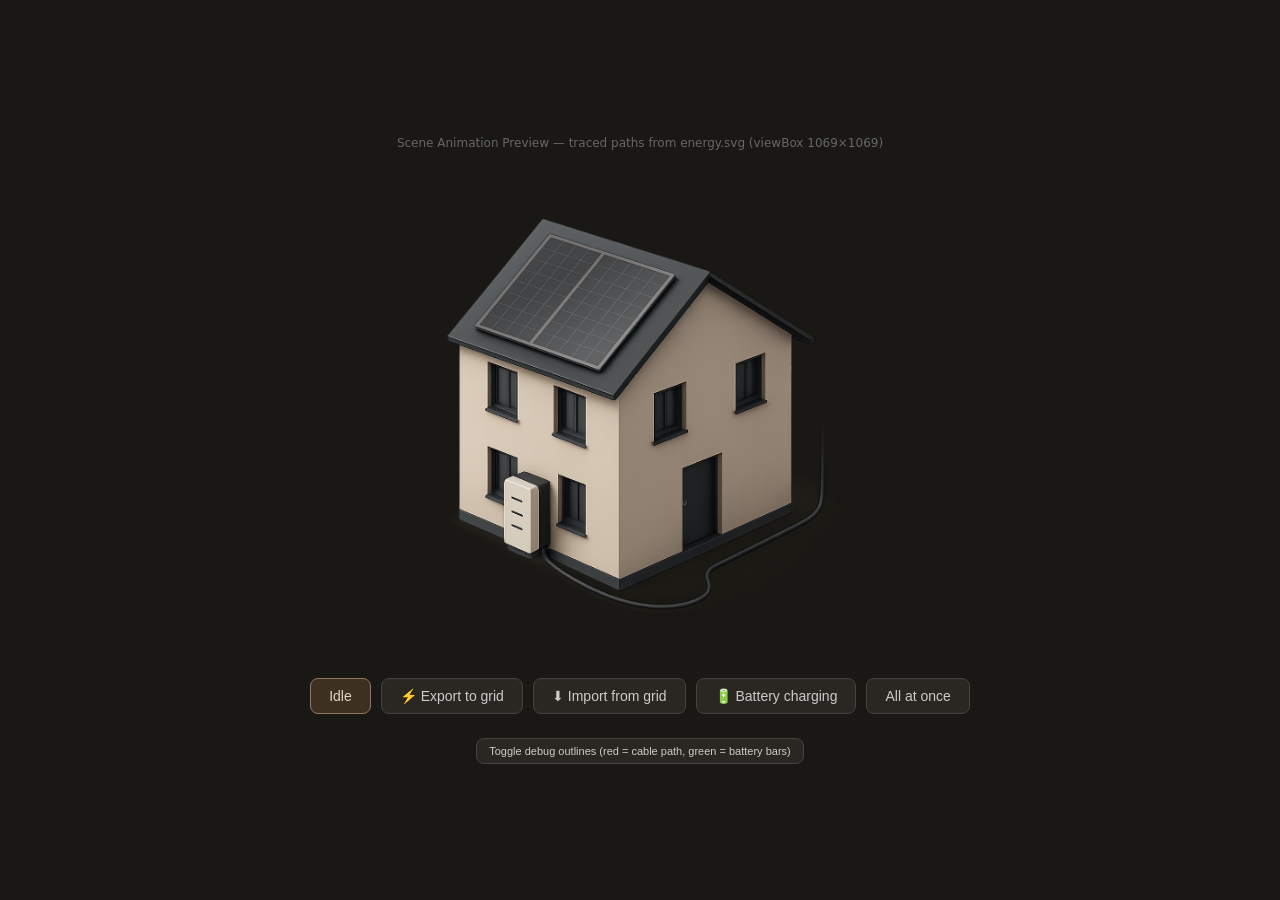
==== preview_anim.html @ 90309b43 "Add scene animation overlay — cable flow dots and battery charging glow SVG animation layer above th" ====
<!DOCTYPE html>
<html lang="en">
<head>
<meta charset="UTF-8">
<title>Scene Animation Preview</title>
<style>
  * { box-sizing: border-box; margin: 0; padding: 0; }
  body {
    background: #1a1814;
    display: flex;
    flex-direction: column;
    align-items: center;
    justify-content: center;
    min-height: 100vh;
    gap: 24px;
    font-family: system-ui, sans-serif;
    color: #ccc;
  }

  .scene {
    position: relative;
    width: 480px;
    height: 480px;
  }

  .house {
    position: absolute;
    left: 50%; top: 50%;
    transform: translate(-50%, -50%);
    width: 480px; height: 480px;
    pointer-events: none;
  }
  .house img { width: 100%; height: 100%; object-fit: contain; display: block; }

  /* ── Scene animation overlay ────────────────── */
  #scene-anim {
    position: absolute;
    left: 50%; top: 50%;
    transform: translate(-50%, -50%);
    width: 480px; height: 480px;
    overflow: visible;
    pointer-events: none;
  }

  /* Cable path — single blurred layer; Gaussian falloff IS the gradient fade at each dot end */
  .cable-halo {
    fill: none;
    stroke-linecap: round;
    stroke-dasharray: 22 70;
    stroke-width: 20;
    filter: url(#f-cable-blur);
    opacity: 0;
    transition: opacity 0.6s ease;
  }

  /* Night/day dot colours */
  .cable-halo { stroke: #C5B4A0; }
  html.light .cable-halo { stroke: #FFF4E8; }

  /* Cable active — export (house → grid) */
  #scene-anim.cable-export .cable-halo { opacity: 0.6; animation: cable-out 2s linear infinite; }

  /* Cable active — import (grid → house) */
  #scene-anim.cable-import .cable-halo { opacity: 0.6; animation: cable-in 2s linear infinite; }

  @keyframes cable-out {
    from { stroke-dashoffset: 92; }
    to   { stroke-dashoffset: 0;  }
  }
  @keyframes cable-in {
    from { stroke-dashoffset: 0;  }
    to   { stroke-dashoffset: 92; }
  }

  /* Battery bars — night: darker green */
  .bat-bar {
    fill: none;
    stroke: #1E7A38;
    stroke-width: 10;
    stroke-linecap: round;
    opacity: 0;
    filter: url(#f-bat-glow);
    transition: opacity 0.8s ease;
  }
  #scene-anim.bat-charging .bat-bar {
    opacity: 1;
    animation: bat-pulse 2.2s ease-in-out infinite;
  }
  /* stagger bars slightly */
  #scene-anim.bat-charging .bat-bar:nth-child(2) { animation-delay: 0.15s; }
  #scene-anim.bat-charging .bat-bar:nth-child(3) { animation-delay: 0.30s; }

  @keyframes bat-pulse {
    0%, 100% { opacity: 0.45; }
    50%       { opacity: 1;    }
  }

  /* Day mode: bright green */
  html.light .bat-bar { stroke: #4ade80; }

  /* ── Controls ───────────────────────────────── */
  .controls {
    display: flex;
    gap: 10px;
    flex-wrap: wrap;
    justify-content: center;
  }
  button {
    padding: 9px 18px;
    border-radius: 8px;
    border: 1px solid #444;
    background: #2a2622;
    color: #ccc;
    cursor: pointer;
    font-size: 14px;
    transition: background .2s, border-color .2s;
  }
  button:hover  { background: #3a3430; border-color: #666; }
  button.active { background: #3d3020; border-color: #8A7868; color: #DFD7C3; }

  .label {
    font-size: 12px;
    color: #666;
    text-align: center;
  }

  /* debug toggle */
  #debug-overlay {
    position: absolute;
    left: 50%; top: 50%;
    transform: translate(-50%, -50%);
    width: 480px; height: 480px;
    pointer-events: none;
    opacity: 0;
    transition: opacity .3s;
  }
  body.debug #debug-overlay { opacity: 1; }
</style>
</head>
<body>

<div class="label">Scene Animation Preview — traced paths from energy.svg (viewBox 1069×1069)</div>

<div class="scene">

  <!-- House image -->
  <div class="house">
    <img src="house_day.png" alt="House" id="house-img">
  </div>

  <!-- Scene animation overlay — viewBox matches house_day.png native resolution -->
  <svg id="scene-anim" viewBox="0 0 1069 1069" aria-hidden="true">
    <defs>

      <!-- Cable blur / glow tail — moderate blur creates Gaussian gradient fade at dot ends -->
      <filter id="f-cable-blur" x="-100%" y="-100%" width="300%" height="300%">
        <feGaussianBlur stdDeviation="7"/>
      </filter>

      <!-- Battery bar bloom glow (stdDeviation scaled: 5 × 2.23 ≈ 11) -->
      <filter id="f-bat-glow" x="-200%" y="-200%" width="500%" height="500%">
        <feGaussianBlur in="SourceGraphic" stdDeviation="11" result="blur"/>
        <feMerge>
          <feMergeNode in="blur"/>
          <feMergeNode in="SourceGraphic"/>
        </feMerge>
      </filter>

    </defs>

    <!--
      CABLE PATH — traced from house_day.png at 1069×1069.
      Direction: M (house side, lower-left) → end (grid exit, upper-right).
      Export = house→grid = forward = cable-out (dashoffset 201→0).
      Import = grid→house = reverse = cable-in  (dashoffset 0→201).
    -->
    <!-- Blurred cable — Gaussian falloff creates gradient fade at dot ends -->
    <path class="cable-halo"
      d="M320.5 831.5C320.166 839.582 320.566 851.256 333 863C351 880 408.573 917.902 463.5 938.5C527.5 962.5 587.458 972.166 640.859 956.752C688.5 943 690.799 923.895 689 916C687.201 908.105 685.511 903.5 684.5 895.5C684 891.543 686 882.102 698 876C710 869.898 832.5 809 911.5 766.5C922 761.167 940 743.5 940 705.5C942 644 941.667 642.833 942 639.5"/>

    <!--
      BATTERY BARS — three traced line segments over the LED indicators.
      Using exact paths from energy.svg (stroke-width 10 ≈ 4.5px at 480px display).
    -->
    <g id="bat-lines">
      <path class="bat-bar" d="M249.5 720.5L271.5 730"/>
      <path class="bat-bar" d="M249.5 752L271.5 761.5"/>
      <path class="bat-bar" d="M249.5 782L271.5 791.5"/>
    </g>

  </svg>

  <!-- Debug overlay: shows cable path + bar positions as red/green outlines -->
  <svg id="debug-overlay" viewBox="0 0 1069 1069">
    <!-- Cable path in red -->
    <path d="M320.5 831.5C320.166 839.582 320.566 851.256 333 863C351 880 408.573 917.902 463.5 938.5C527.5 962.5 587.458 972.166 640.859 956.752C688.5 943 690.799 923.895 689 916C687.201 908.105 685.511 903.5 684.5 895.5C684 891.543 686 882.102 698 876C710 869.898 832.5 809 911.5 766.5C922 761.167 940 743.5 940 705.5C942 644 941.667 642.833 942 639.5"
          fill="none" stroke="red" stroke-width="2" opacity="0.7"/>
    <!-- Start marker -->
    <circle cx="320.5" cy="831.5" r="8" fill="none" stroke="red" stroke-width="2"/>
    <!-- Battery bars in green -->
    <path d="M249.5 720.5L271.5 730"   fill="none" stroke="#4ade80" stroke-width="3" opacity="0.8"/>
    <path d="M249.5 752L271.5 761.5"   fill="none" stroke="#4ade80" stroke-width="3" opacity="0.8"/>
    <path d="M249.5 782L271.5 791.5"   fill="none" stroke="#4ade80" stroke-width="3" opacity="0.8"/>
  </svg>

</div>

<!-- State toggle controls -->
<div class="controls">
  <button id="btn-idle"   class="active" onclick="setState('idle')">Idle</button>
  <button id="btn-export"             onclick="setState('export')">⚡ Export to grid</button>
  <button id="btn-import"             onclick="setState('import')">⬇ Import from grid</button>
  <button id="btn-charge"             onclick="setState('charge')">🔋 Battery charging</button>
  <button id="btn-all"                onclick="setState('all')">All at once</button>
</div>

<div class="controls">
  <button onclick="document.body.classList.toggle('debug')" style="font-size:11px;padding:6px 12px;">
    Toggle debug outlines (red = cable path, green = battery bars)
  </button>
</div>

<script>
  const svg = document.getElementById('scene-anim');
  const buttons = { idle:'btn-idle', export:'btn-export', import:'btn-import', charge:'btn-charge', all:'btn-all' };

  function setState(state) {
    svg.classList.remove('cable-export','cable-import','bat-charging');
    Object.values(buttons).forEach(id => document.getElementById(id).classList.remove('active'));
    document.getElementById(buttons[state]).classList.add('active');

    if (state === 'export') svg.classList.add('cable-export');
    if (state === 'import') svg.classList.add('cable-import');
    if (state === 'charge') svg.classList.add('bat-charging');
    if (state === 'all')    svg.classList.add('cable-export','bat-charging');
  }
</script>

</body>
</html>
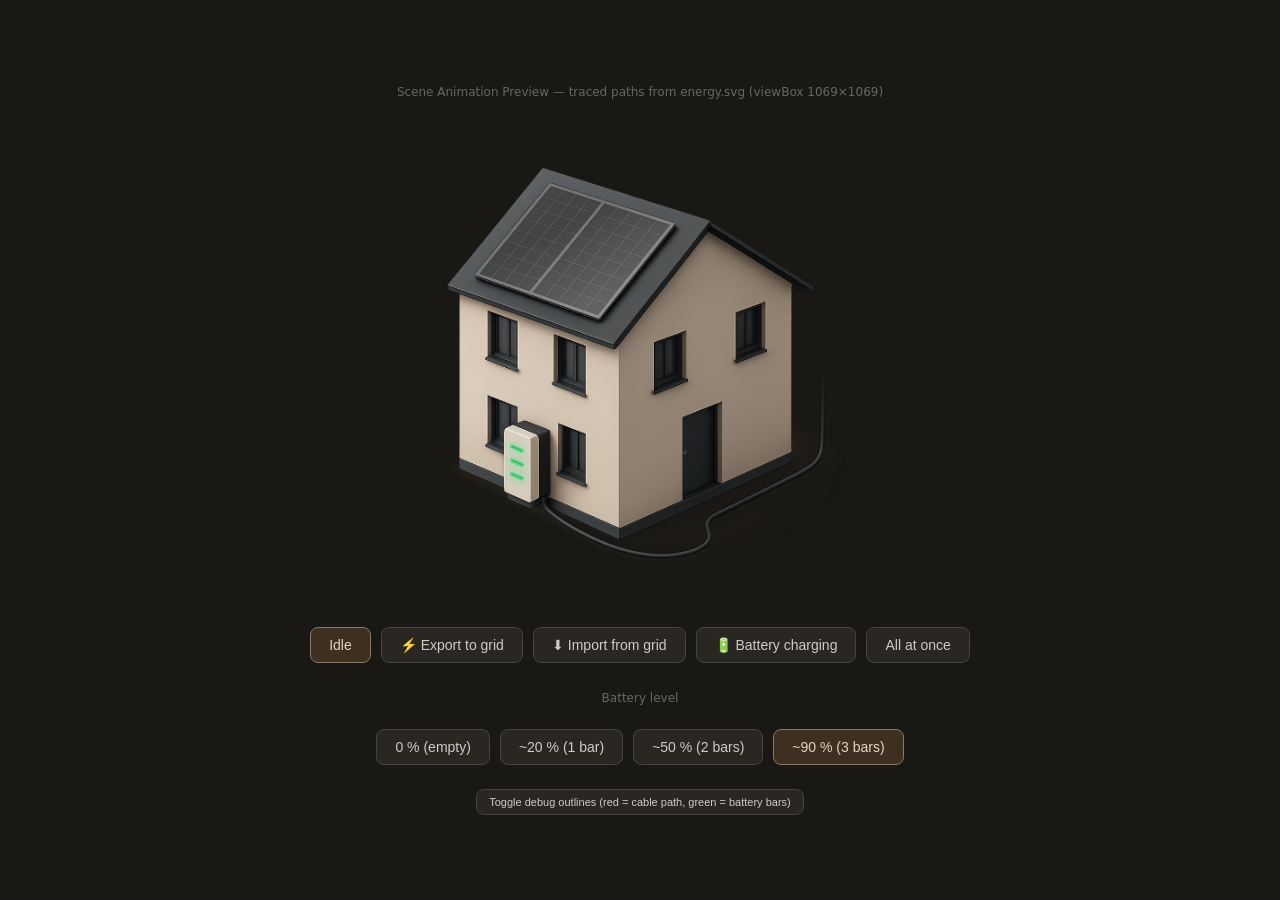
==== commit 1290a268: "Show battery SOC level on house animation bars; fix card z-index layering - Battery bars now reflect" ====
--- a/preview_anim.html
+++ b/preview_anim.html
@@ -72,31 +72,35 @@
     to   { stroke-dashoffset: 92; }
   }
 
-  /* Battery bars — night: darker green */
+  /* Battery bars — light green, level-based via .bar-lit */
   .bat-bar {
     fill: none;
-    stroke: #1E7A38;
+    stroke: #4ade80;
     stroke-width: 10;
     stroke-linecap: round;
     opacity: 0;
     filter: url(#f-bat-glow);
     transition: opacity 0.8s ease;
   }
-  #scene-anim.bat-charging .bat-bar {
-    opacity: 1;
+
+  /* Lit state — set per-bar by JS */
+  .bat-bar.bar-lit { opacity: 0.8; }
+
+  /* Charging pulse — only on lit bars */
+  #scene-anim.bat-charging .bat-bar.bar-lit {
     animation: bat-pulse 2.2s ease-in-out infinite;
   }
-  /* stagger bars slightly */
-  #scene-anim.bat-charging .bat-bar:nth-child(2) { animation-delay: 0.15s; }
-  #scene-anim.bat-charging .bat-bar:nth-child(3) { animation-delay: 0.30s; }
+  #scene-anim.bat-charging .bat-bar.bar-lit:nth-child(2) { animation-delay: 0.15s; }
+  #scene-anim.bat-charging .bat-bar.bar-lit:nth-child(3) { animation-delay: 0.30s; }
 
   @keyframes bat-pulse {
     0%, 100% { opacity: 0.45; }
     50%       { opacity: 1;    }
   }
 
-  /* Day mode: bright green */
-  html.light .bat-bar { stroke: #4ade80; }
+  /* Day mode: vivid green + full opacity */
+  html.light .bat-bar         { stroke: #00e676; }
+  html.light .bat-bar.bar-lit { opacity: 1; }
 
   /* ── Controls ───────────────────────────────── */
   .controls {
@@ -214,6 +218,14 @@
   <button id="btn-all"                onclick="setState('all')">All at once</button>
 </div>
 
+<div class="label" style="margin-top:4px;">Battery level</div>
+<div class="controls">
+  <button id="btn-bat-0" onclick="setBatLevel(0)">0 % (empty)</button>
+  <button id="btn-bat-1" onclick="setBatLevel(1)">~20 % (1 bar)</button>
+  <button id="btn-bat-2" onclick="setBatLevel(2)">~50 % (2 bars)</button>
+  <button id="btn-bat-3" class="active" onclick="setBatLevel(3)">~90 % (3 bars)</button>
+</div>
+
 <div class="controls">
   <button onclick="document.body.classList.toggle('debug')" style="font-size:11px;padding:6px 12px;">
     Toggle debug outlines (red = cable path, green = battery bars)
@@ -223,6 +235,20 @@
 <script>
   const svg = document.getElementById('scene-anim');
   const buttons = { idle:'btn-idle', export:'btn-export', import:'btn-import', charge:'btn-charge', all:'btn-all' };
+  const batBtns = ['btn-bat-0','btn-bat-1','btn-bat-2','btn-bat-3'];
+  let currentBatLevel = 3;
+
+  function applyBatLevel(level) {
+    svg.querySelectorAll('.bat-bar').forEach((bar, i) => {
+      bar.classList.toggle('bar-lit', level > 0 && i >= 3 - level);
+    });
+  }
+
+  function setBatLevel(level) {
+    currentBatLevel = level;
+    batBtns.forEach((id, idx) => document.getElementById(id).classList.toggle('active', idx === level));
+    applyBatLevel(level);
+  }
 
   function setState(state) {
     svg.classList.remove('cable-export','cable-import','bat-charging');
@@ -234,6 +260,9 @@
     if (state === 'charge') svg.classList.add('bat-charging');
     if (state === 'all')    svg.classList.add('cable-export','bat-charging');
   }
+
+  // initialise to 3 bars on load
+  applyBatLevel(3);
 </script>
 
 </body>
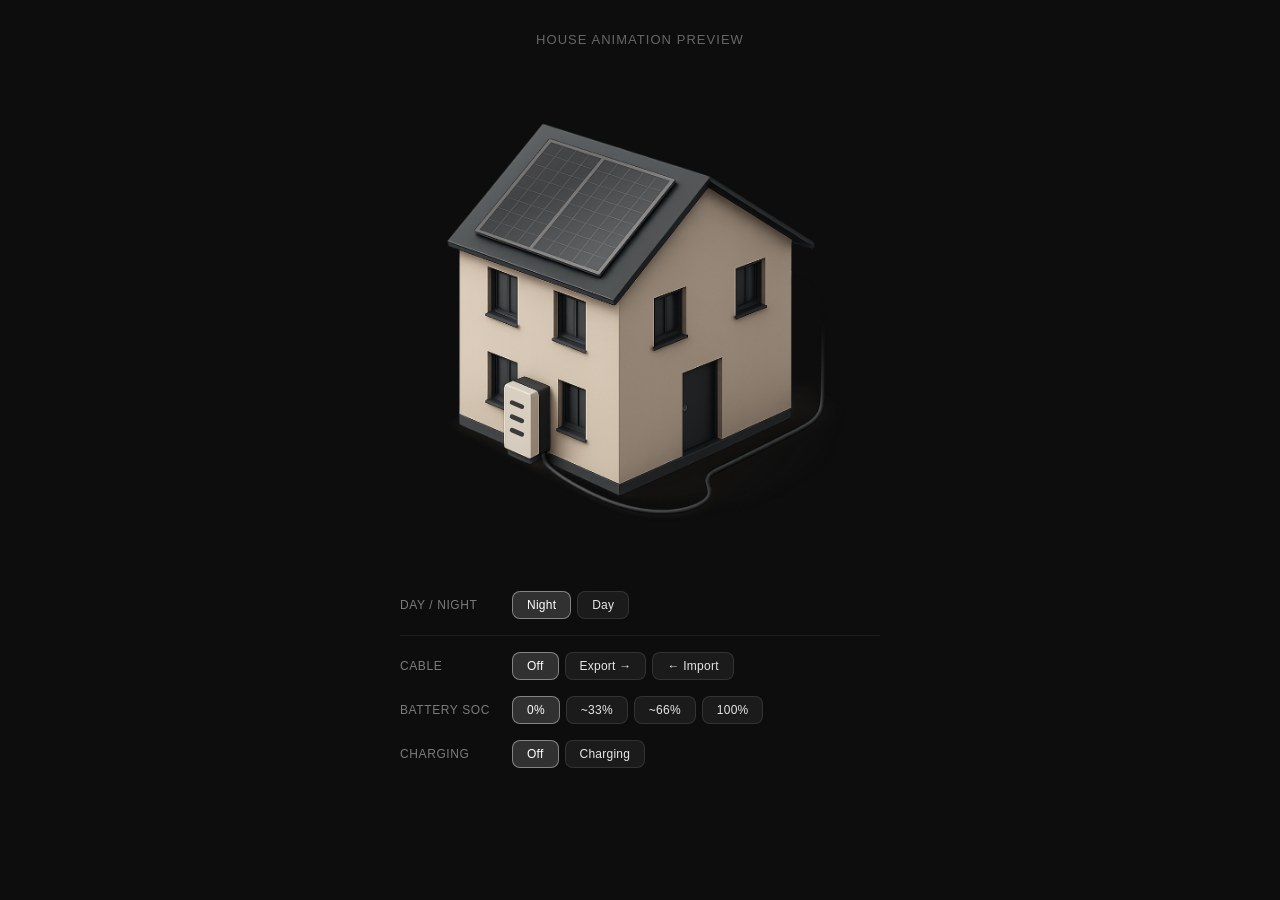
==== commit 39e6a2be: "Rework cable & battery animations — comet trail, gap line, opaque bars - Cable: add 3 trailing dash " ====
--- a/preview_anim.html
+++ b/preview_anim.html
@@ -2,37 +2,62 @@
 <html lang="en">
 <head>
 <meta charset="UTF-8">
-<title>Scene Animation Preview</title>
+<meta name="viewport" content="width=device-width, initial-scale=1.0">
+<title>Animation Preview</title>
 <style>
   * { box-sizing: border-box; margin: 0; padding: 0; }
+
   body {
-    background: #1a1814;
+    background: #0d0d0d;
+    color: #e8e8e8;
+    font-family: -apple-system, BlinkMacSystemFont, 'SF Pro Display', sans-serif;
     display: flex;
     flex-direction: column;
     align-items: center;
-    justify-content: center;
     min-height: 100vh;
-    gap: 24px;
-    font-family: system-ui, sans-serif;
-    color: #ccc;
-  }
-
+    padding: 32px 16px;
+    gap: 32px;
+  }
+
+  body.light-mode {
+    background: #f0ebe3;
+    color: #1a1a1a;
+  }
+
+  h1 {
+    font-size: 13px;
+    font-weight: 500;
+    letter-spacing: 0.08em;
+    text-transform: uppercase;
+    opacity: 0.4;
+  }
+
+  /* ── Scene ── */
   .scene {
     position: relative;
     width: 480px;
     height: 480px;
+    display: flex;
+    align-items: center;
+    justify-content: center;
   }
 
   .house {
     position: absolute;
-    left: 50%; top: 50%;
-    transform: translate(-50%, -50%);
-    width: 480px; height: 480px;
+    inset: 0;
+    display: flex;
+    align-items: center;
+    justify-content: center;
+  }
+
+  .house img {
+    width: 480px;
+    height: 480px;
+    object-fit: contain;
+    user-select: none;
     pointer-events: none;
   }
-  .house img { width: 100%; height: 100%; object-fit: contain; display: block; }
-
-  /* ── Scene animation overlay ────────────────── */
+
   #scene-anim {
     position: absolute;
     left: 50%; top: 50%;
@@ -42,37 +67,73 @@
     pointer-events: none;
   }
 
-  /* Cable path — single blurred layer; Gaussian falloff IS the gradient fade at each dot end */
-  .cable-halo {
+  /* ── Cable ── */
+  /* Gap filler — static dim dashes that sit in between the animated bright dots */
+  .cable-gap {
     fill: none;
+    stroke: #4e3e30;
     stroke-linecap: round;
-    stroke-dasharray: 22 70;
+    stroke-width: 20;
+    filter: url(#f-gap-blur);
+    opacity: 0;
+    transition: opacity 0.6s ease;
+  }
+
+  body.light-mode .cable-gap { stroke: #ecdfd0; }
+
+  #scene-anim.cable-export .cable-gap,
+  #scene-anim.cable-import .cable-gap { opacity: 0.3; }
+
+  .cable-halo, .cable-trail {
+    fill: none;
+    stroke: #8A7A6A;
+    stroke-linecap: round;
+    stroke-dasharray: 44 64;
     stroke-width: 20;
     filter: url(#f-cable-blur);
     opacity: 0;
     transition: opacity 0.6s ease;
   }
 
-  /* Night/day dot colours */
-  .cable-halo { stroke: #C5B4A0; }
-  html.light .cable-halo { stroke: #FFF4E8; }
-
-  /* Cable active — export (house → grid) */
-  #scene-anim.cable-export .cable-halo { opacity: 0.6; animation: cable-out 2s linear infinite; }
-
-  /* Cable active — import (grid → house) */
-  #scene-anim.cable-import .cable-halo { opacity: 0.6; animation: cable-in 2s linear infinite; }
-
-  @keyframes cable-out {
-    from { stroke-dashoffset: 92; }
-    to   { stroke-dashoffset: 0;  }
-  }
-  @keyframes cable-in {
-    from { stroke-dashoffset: 0;  }
-    to   { stroke-dashoffset: 92; }
-  }
-
-  /* Battery bars — light green, level-based via .bar-lit */
+  body.light-mode .cable-halo,
+  body.light-mode .cable-trail { stroke: #FFF4E8; }
+
+  /* Main dot */
+  #scene-anim.cable-export .cable-halo { opacity: 0.35; animation: cable-out   2s linear infinite; }
+  #scene-anim.cable-import .cable-halo { opacity: 0.35; animation: cable-in    2s linear infinite; }
+
+  /* Trail layers — each shifted N units behind along the path */
+  #scene-anim.cable-export .cable-trail-1 { opacity: 0.22; animation: cable-out-t1 2s linear infinite; }
+  #scene-anim.cable-export .cable-trail-2 { opacity: 0.12; animation: cable-out-t2 2s linear infinite; }
+  #scene-anim.cable-export .cable-trail-3 { opacity: 0.05; animation: cable-out-t3 2s linear infinite; }
+
+  #scene-anim.cable-import .cable-trail-1 { opacity: 0.22; animation: cable-in-t1  2s linear infinite; }
+  #scene-anim.cable-import .cable-trail-2 { opacity: 0.12; animation: cable-in-t2  2s linear infinite; }
+  #scene-anim.cable-import .cable-trail-3 { opacity: 0.05; animation: cable-in-t3  2s linear infinite; }
+
+  /* Period = 44+64 = 108. Trail-N adds N to dashoffset so it lags N units behind on the spline. */
+  @keyframes cable-out    { from { stroke-dashoffset: 108; } to { stroke-dashoffset: 0;   } }
+  @keyframes cable-out-t1 { from { stroke-dashoffset: 124; } to { stroke-dashoffset: 16;  } }
+  @keyframes cable-out-t2 { from { stroke-dashoffset: 140; } to { stroke-dashoffset: 32;  } }
+  @keyframes cable-out-t3 { from { stroke-dashoffset: 156; } to { stroke-dashoffset: 48;  } }
+
+  @keyframes cable-in     { from { stroke-dashoffset: 0;   } to { stroke-dashoffset: 108; } }
+  @keyframes cable-in-t1  { from { stroke-dashoffset: -16; } to { stroke-dashoffset: 92;  } }
+  @keyframes cable-in-t2  { from { stroke-dashoffset: -32; } to { stroke-dashoffset: 76;  } }
+  @keyframes cable-in-t3  { from { stroke-dashoffset: -48; } to { stroke-dashoffset: 60;  } }
+
+  /* ── Battery empty bars (always shown, opaque dark grey, no glow) ── */
+  .bat-bar-empty {
+    fill: none;
+    stroke: #3a3a3a;
+    stroke-width: 10;
+    stroke-linecap: round;
+    opacity: 1;
+  }
+
+  body.light-mode .bat-bar-empty { stroke: #3a3a3a; }
+
+  /* ── Battery lit bars ── */
   .bat-bar {
     fill: none;
     stroke: #4ade80;
@@ -83,10 +144,8 @@
     transition: opacity 0.8s ease;
   }
 
-  /* Lit state — set per-bar by JS */
-  .bat-bar.bar-lit { opacity: 0.8; }
-
-  /* Charging pulse — only on lit bars */
+  .bat-bar.bar-lit { opacity: 1; }
+
   #scene-anim.bat-charging .bat-bar.bar-lit {
     animation: bat-pulse 2.2s ease-in-out infinite;
   }
@@ -94,176 +153,280 @@
   #scene-anim.bat-charging .bat-bar.bar-lit:nth-child(3) { animation-delay: 0.30s; }
 
   @keyframes bat-pulse {
-    0%, 100% { opacity: 0.45; }
-    50%       { opacity: 1;    }
-  }
-
-  /* Day mode: vivid green + full opacity */
-  html.light .bat-bar         { stroke: #00e676; }
-  html.light .bat-bar.bar-lit { opacity: 1; }
-
-  /* ── Controls ───────────────────────────────── */
+    0%, 100% { stroke: #1a5c30; }
+    50%       { stroke: #86efac; }
+  }
+
+  body.light-mode .bat-bar { stroke: #00e676; }
+  body.light-mode .bat-bar.bar-lit { opacity: 1; }
+
+  /* ── Controls ── */
   .controls {
     display: flex;
-    gap: 10px;
+    flex-direction: column;
+    gap: 16px;
+    width: 480px;
+  }
+
+  .control-row {
+    display: flex;
+    align-items: center;
+    gap: 12px;
+  }
+
+  .control-label {
+    font-size: 12px;
+    font-weight: 500;
+    letter-spacing: 0.05em;
+    text-transform: uppercase;
+    opacity: 0.5;
+    width: 100px;
+    flex-shrink: 0;
+  }
+
+  .btn-group {
+    display: flex;
+    gap: 6px;
     flex-wrap: wrap;
-    justify-content: center;
-  }
+  }
+
   button {
-    padding: 9px 18px;
+    background: rgba(255,255,255,0.06);
+    border: 1px solid rgba(255,255,255,0.10);
+    color: inherit;
+    font-family: inherit;
+    font-size: 12px;
+    font-weight: 500;
+    padding: 6px 14px;
     border-radius: 8px;
-    border: 1px solid #444;
-    background: #2a2622;
-    color: #ccc;
     cursor: pointer;
-    font-size: 14px;
-    transition: background .2s, border-color .2s;
-  }
-  button:hover  { background: #3a3430; border-color: #666; }
-  button.active { background: #3d3020; border-color: #8A7868; color: #DFD7C3; }
-
-  .label {
-    font-size: 12px;
-    color: #666;
-    text-align: center;
-  }
-
-  /* debug toggle */
-  #debug-overlay {
-    position: absolute;
-    left: 50%; top: 50%;
-    transform: translate(-50%, -50%);
-    width: 480px; height: 480px;
-    pointer-events: none;
-    opacity: 0;
-    transition: opacity .3s;
-  }
-  body.debug #debug-overlay { opacity: 1; }
+    transition: background 0.15s, border-color 0.15s, color 0.15s;
+    letter-spacing: 0.02em;
+  }
+
+  body.light-mode button {
+    background: rgba(0,0,0,0.05);
+    border-color: rgba(0,0,0,0.12);
+  }
+
+  button:hover {
+    background: rgba(255,255,255,0.12);
+    border-color: rgba(255,255,255,0.2);
+  }
+
+  body.light-mode button:hover {
+    background: rgba(0,0,0,0.10);
+  }
+
+  button.active {
+    background: rgba(255,255,255,0.15);
+    border-color: rgba(255,255,255,0.4);
+    color: #fff;
+  }
+
+  body.light-mode button.active {
+    background: rgba(0,0,0,0.12);
+    border-color: rgba(0,0,0,0.35);
+    color: #000;
+  }
+
+  .divider {
+    width: 480px;
+    height: 1px;
+    background: rgba(255,255,255,0.07);
+  }
+
+  body.light-mode .divider {
+    background: rgba(0,0,0,0.08);
+  }
 </style>
 </head>
-<body>
-
-<div class="label">Scene Animation Preview — traced paths from energy.svg (viewBox 1069×1069)</div>
-
+<body id="body">
+
+<h1>House Animation Preview</h1>
+
+<!-- Scene -->
 <div class="scene">
-
-  <!-- House image -->
   <div class="house">
     <img src="house_day.png" alt="House" id="house-img">
   </div>
 
-  <!-- Scene animation overlay — viewBox matches house_day.png native resolution -->
   <svg id="scene-anim" viewBox="0 0 1069 1069" aria-hidden="true">
     <defs>
-
-      <!-- Cable blur / glow tail — moderate blur creates Gaussian gradient fade at dot ends -->
       <filter id="f-cable-blur" x="-100%" y="-100%" width="300%" height="300%">
-        <feGaussianBlur stdDeviation="7"/>
+        <feGaussianBlur stdDeviation="5"/>
       </filter>
-
-      <!-- Battery bar bloom glow (stdDeviation scaled: 5 × 2.23 ≈ 11) -->
+      <filter id="f-gap-blur" x="-100%" y="-100%" width="300%" height="300%">
+        <feGaussianBlur stdDeviation="2.5"/>
+      </filter>
       <filter id="f-bat-glow" x="-200%" y="-200%" width="500%" height="500%">
-        <feGaussianBlur in="SourceGraphic" stdDeviation="11" result="blur"/>
+        <feGaussianBlur in="SourceGraphic" stdDeviation="18" result="blur"/>
         <feMerge>
           <feMergeNode in="blur"/>
           <feMergeNode in="SourceGraphic"/>
         </feMerge>
       </filter>
-
     </defs>
-
-    <!--
-      CABLE PATH — traced from house_day.png at 1069×1069.
-      Direction: M (house side, lower-left) → end (grid exit, upper-right).
-      Export = house→grid = forward = cable-out (dashoffset 201→0).
-      Import = grid→house = reverse = cable-in  (dashoffset 0→201).
-    -->
-    <!-- Blurred cable — Gaussian falloff creates gradient fade at dot ends -->
+    <path class="cable-gap"
+      d="M320.5 831.5C320.166 839.582 320.566 851.256 333 863C351 880 408.573 917.902 463.5 938.5C527.5 962.5 587.458 972.166 640.859 956.752C688.5 943 690.799 923.895 689 916C687.201 908.105 685.511 903.5 684.5 895.5C684 891.543 686 882.102 698 876C710 869.898 832.5 809 911.5 766.5C922 761.167 940 743.5 940 705.5C942 644 941.667 642.833 942 639.5"/>
+    <path class="cable-trail cable-trail-3"
+      d="M320.5 831.5C320.166 839.582 320.566 851.256 333 863C351 880 408.573 917.902 463.5 938.5C527.5 962.5 587.458 972.166 640.859 956.752C688.5 943 690.799 923.895 689 916C687.201 908.105 685.511 903.5 684.5 895.5C684 891.543 686 882.102 698 876C710 869.898 832.5 809 911.5 766.5C922 761.167 940 743.5 940 705.5C942 644 941.667 642.833 942 639.5"/>
+    <path class="cable-trail cable-trail-2"
+      d="M320.5 831.5C320.166 839.582 320.566 851.256 333 863C351 880 408.573 917.902 463.5 938.5C527.5 962.5 587.458 972.166 640.859 956.752C688.5 943 690.799 923.895 689 916C687.201 908.105 685.511 903.5 684.5 895.5C684 891.543 686 882.102 698 876C710 869.898 832.5 809 911.5 766.5C922 761.167 940 743.5 940 705.5C942 644 941.667 642.833 942 639.5"/>
+    <path class="cable-trail cable-trail-1"
+      d="M320.5 831.5C320.166 839.582 320.566 851.256 333 863C351 880 408.573 917.902 463.5 938.5C527.5 962.5 587.458 972.166 640.859 956.752C688.5 943 690.799 923.895 689 916C687.201 908.105 685.511 903.5 684.5 895.5C684 891.543 686 882.102 698 876C710 869.898 832.5 809 911.5 766.5C922 761.167 940 743.5 940 705.5C942 644 941.667 642.833 942 639.5"/>
     <path class="cable-halo"
       d="M320.5 831.5C320.166 839.582 320.566 851.256 333 863C351 880 408.573 917.902 463.5 938.5C527.5 962.5 587.458 972.166 640.859 956.752C688.5 943 690.799 923.895 689 916C687.201 908.105 685.511 903.5 684.5 895.5C684 891.543 686 882.102 698 876C710 869.898 832.5 809 911.5 766.5C922 761.167 940 743.5 940 705.5C942 644 941.667 642.833 942 639.5"/>
-
-    <!--
-      BATTERY BARS — three traced line segments over the LED indicators.
-      Using exact paths from energy.svg (stroke-width 10 ≈ 4.5px at 480px display).
-    -->
+    <g id="bat-empty">
+      <path class="bat-bar-empty" d="M249.5 720.5L271.5 730"/>
+      <path class="bat-bar-empty" d="M249.5 752L271.5 761.5"/>
+      <path class="bat-bar-empty" d="M249.5 782L271.5 791.5"/>
+    </g>
     <g id="bat-lines">
       <path class="bat-bar" d="M249.5 720.5L271.5 730"/>
       <path class="bat-bar" d="M249.5 752L271.5 761.5"/>
       <path class="bat-bar" d="M249.5 782L271.5 791.5"/>
     </g>
-
   </svg>
-
-  <!-- Debug overlay: shows cable path + bar positions as red/green outlines -->
-  <svg id="debug-overlay" viewBox="0 0 1069 1069">
-    <!-- Cable path in red -->
-    <path d="M320.5 831.5C320.166 839.582 320.566 851.256 333 863C351 880 408.573 917.902 463.5 938.5C527.5 962.5 587.458 972.166 640.859 956.752C688.5 943 690.799 923.895 689 916C687.201 908.105 685.511 903.5 684.5 895.5C684 891.543 686 882.102 698 876C710 869.898 832.5 809 911.5 766.5C922 761.167 940 743.5 940 705.5C942 644 941.667 642.833 942 639.5"
-          fill="none" stroke="red" stroke-width="2" opacity="0.7"/>
-    <!-- Start marker -->
-    <circle cx="320.5" cy="831.5" r="8" fill="none" stroke="red" stroke-width="2"/>
-    <!-- Battery bars in green -->
-    <path d="M249.5 720.5L271.5 730"   fill="none" stroke="#4ade80" stroke-width="3" opacity="0.8"/>
-    <path d="M249.5 752L271.5 761.5"   fill="none" stroke="#4ade80" stroke-width="3" opacity="0.8"/>
-    <path d="M249.5 782L271.5 791.5"   fill="none" stroke="#4ade80" stroke-width="3" opacity="0.8"/>
-  </svg>
-
 </div>
 
-<!-- State toggle controls -->
+<!-- Controls -->
 <div class="controls">
-  <button id="btn-idle"   class="active" onclick="setState('idle')">Idle</button>
-  <button id="btn-export"             onclick="setState('export')">⚡ Export to grid</button>
-  <button id="btn-import"             onclick="setState('import')">⬇ Import from grid</button>
-  <button id="btn-charge"             onclick="setState('charge')">🔋 Battery charging</button>
-  <button id="btn-all"                onclick="setState('all')">All at once</button>
+
+  <div class="control-row">
+    <span class="control-label">Day / Night</span>
+    <div class="btn-group">
+      <button id="btn-night" class="active" onclick="setMode('night')">Night</button>
+      <button id="btn-day"   onclick="setMode('day')">Day</button>
+    </div>
+  </div>
+
+  <div class="divider"></div>
+
+  <div class="control-row">
+    <span class="control-label">Cable</span>
+    <div class="btn-group">
+      <button id="btn-cable-off"    class="active" onclick="setCable('off')">Off</button>
+      <button id="btn-cable-export" onclick="setCable('export')">Export →</button>
+      <button id="btn-cable-import" onclick="setCable('import')">← Import</button>
+    </div>
+  </div>
+
+  <div class="control-row">
+    <span class="control-label">Battery SOC</span>
+    <div class="btn-group">
+      <button id="btn-soc-0" class="active" onclick="setSoc(0)">0%</button>
+      <button id="btn-soc-1" onclick="setSoc(1)">~33%</button>
+      <button id="btn-soc-2" onclick="setSoc(2)">~66%</button>
+      <button id="btn-soc-3" onclick="setSoc(3)">100%</button>
+    </div>
+  </div>
+
+  <div class="control-row">
+    <span class="control-label">Charging</span>
+    <div class="btn-group">
+      <button id="btn-charge-off" class="active" onclick="setCharging(false)">Off</button>
+      <button id="btn-charge-on"  onclick="setCharging(true)">Charging</button>
+    </div>
+  </div>
+
 </div>
 
-<div class="label" style="margin-top:4px;">Battery level</div>
-<div class="controls">
-  <button id="btn-bat-0" onclick="setBatLevel(0)">0 % (empty)</button>
-  <button id="btn-bat-1" onclick="setBatLevel(1)">~20 % (1 bar)</button>
-  <button id="btn-bat-2" onclick="setBatLevel(2)">~50 % (2 bars)</button>
-  <button id="btn-bat-3" class="active" onclick="setBatLevel(3)">~90 % (3 bars)</button>
-</div>
-
-<div class="controls">
-  <button onclick="document.body.classList.toggle('debug')" style="font-size:11px;padding:6px 12px;">
-    Toggle debug outlines (red = cable path, green = battery bars)
-  </button>
-</div>
-
 <script>
-  const svg = document.getElementById('scene-anim');
-  const buttons = { idle:'btn-idle', export:'btn-export', import:'btn-import', charge:'btn-charge', all:'btn-all' };
-  const batBtns = ['btn-bat-0','btn-bat-1','btn-bat-2','btn-bat-3'];
-  let currentBatLevel = 3;
-
-  function applyBatLevel(level) {
-    svg.querySelectorAll('.bat-bar').forEach((bar, i) => {
-      bar.classList.toggle('bar-lit', level > 0 && i >= 3 - level);
+  const anim    = document.getElementById('scene-anim');
+  const houseImg = document.getElementById('house-img');
+  const body    = document.getElementById('body');
+
+  function clearActive(group) {
+    group.forEach(id => document.getElementById(id).classList.remove('active'));
+  }
+
+  function setMode(mode) {
+    clearActive(['btn-night','btn-day']);
+    document.getElementById('btn-' + mode).classList.add('active');
+    if (mode === 'day') {
+      body.classList.add('light-mode');
+      houseImg.src = 'house_day.png';
+    } else {
+      body.classList.remove('light-mode');
+      houseImg.src = 'house_night.png';
+    }
+  }
+
+  function setCable(state) {
+    clearActive(['btn-cable-off','btn-cable-export','btn-cable-import']);
+    document.getElementById('btn-cable-' + state).classList.add('active');
+    anim.classList.remove('cable-export','cable-import');
+    if (state === 'export') anim.classList.add('cable-export');
+    if (state === 'import') anim.classList.add('cable-import');
+  }
+
+  function setSoc(bars) {
+    clearActive(['btn-soc-0','btn-soc-1','btn-soc-2','btn-soc-3']);
+    document.getElementById('btn-soc-' + bars).classList.add('active');
+    const allBars = anim.querySelectorAll('.bat-bar');
+    // bars fill bottom-up: bar[2]=bottom, bar[1]=mid, bar[0]=top
+    allBars.forEach((bar, i) => {
+      const idx = allBars.length - 1 - i; // 0=top bar, 2=bottom bar
+      bar.classList.toggle('bar-lit', idx < bars);
     });
   }
 
-  function setBatLevel(level) {
-    currentBatLevel = level;
-    batBtns.forEach((id, idx) => document.getElementById(id).classList.toggle('active', idx === level));
-    applyBatLevel(level);
-  }
-
-  function setState(state) {
-    svg.classList.remove('cable-export','cable-import','bat-charging');
-    Object.values(buttons).forEach(id => document.getElementById(id).classList.remove('active'));
-    document.getElementById(buttons[state]).classList.add('active');
-
-    if (state === 'export') svg.classList.add('cable-export');
-    if (state === 'import') svg.classList.add('cable-import');
-    if (state === 'charge') svg.classList.add('bat-charging');
-    if (state === 'all')    svg.classList.add('cable-export','bat-charging');
-  }
-
-  // initialise to 3 bars on load
-  applyBatLevel(3);
+  function setCharging(on) {
+    clearActive(['btn-charge-off','btn-charge-on']);
+    document.getElementById(on ? 'btn-charge-on' : 'btn-charge-off').classList.add('active');
+    anim.classList.toggle('bat-charging', on);
+  }
+
+  // Build a mask that hides the first 10% of the cable path.
+  // We sample points along that segment and draw a thick black stroke in a <mask>,
+  // so the hide region follows the spline exactly.
+  (function applyCableSkip() {
+    const ns   = 'http://www.w3.org/2000/svg';
+    const ref  = document.querySelector('.cable-halo');
+    const L    = ref.getTotalLength();
+    const skip = L * 0.001;
+
+    // Continuous line: show from skip→end only
+    document.querySelectorAll('.cable-gap').forEach(p => {
+      p.style.strokeDasharray = `${L - skip} 99999`;
+      p.style.strokeDashoffset = `${skip}`;
+    });
+
+    // Build mask in defs
+    const defs    = anim.querySelector('defs');
+    const maskEl  = document.createElementNS(ns, 'mask');
+    maskEl.id     = 'm-cable-skip';
+
+    const bg = document.createElementNS(ns, 'rect');
+    bg.setAttribute('width',  '1069');
+    bg.setAttribute('height', '1069');
+    bg.setAttribute('fill',   'white');
+    maskEl.appendChild(bg);
+
+    // Sample the first 10% and draw a thick black stroke over it
+    const steps  = 30;
+    const pts    = [];
+    for (let i = 0; i <= steps; i++) {
+      const pt = ref.getPointAtLength((skip / steps) * i);
+      pts.push(`${pt.x},${pt.y}`);
+    }
+    const hide = document.createElementNS(ns, 'polyline');
+    hide.setAttribute('points',           pts.join(' '));
+    hide.setAttribute('stroke',           'black');
+    hide.setAttribute('stroke-width',     '32'); // covers stroke(20) + blur overflow
+    hide.setAttribute('fill',             'none');
+    hide.setAttribute('stroke-linecap',   'round');
+    hide.setAttribute('stroke-linejoin',  'round');
+    maskEl.appendChild(hide);
+
+    defs.appendChild(maskEl);
+
+    // Apply mask to every cable layer
+    document.querySelectorAll('.cable-gap, .cable-halo, .cable-trail').forEach(p => {
+      p.setAttribute('mask', 'url(#m-cable-skip)');
+    });
+  })();
 </script>
-
 </body>
 </html>
